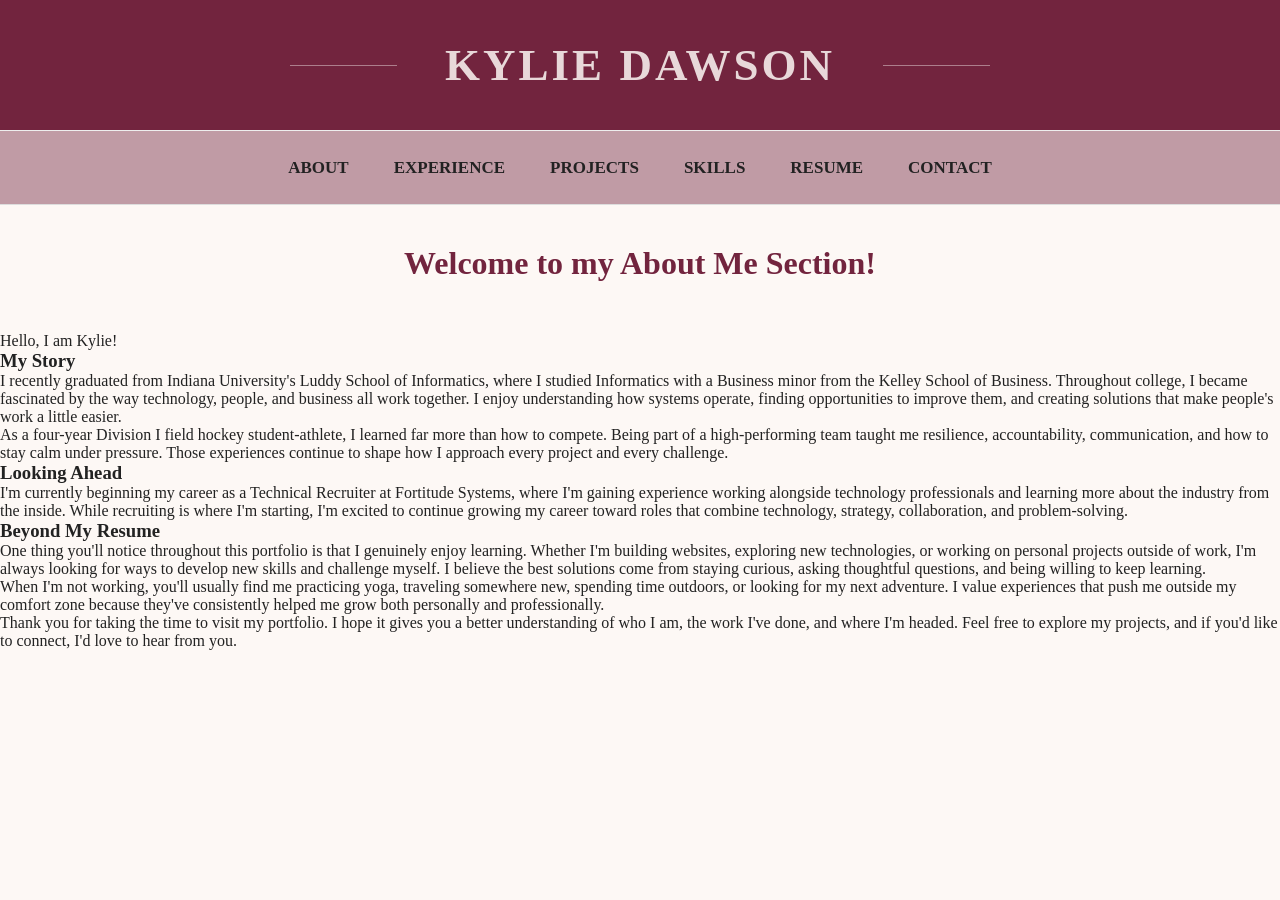
==== about.html @ 65bcc8fc "headers to story" ====
<!DOCTYPE html>
<html>
<head>
    <title>Kylie Dawson's Portfolio</title>
    <link rel="stylesheet" href="css/css.css">
</head>

<body>

<header>
    <div class="top-header">
        <div class="logo">
            <a href="index.html" style="color: inherit; text-decoration: none; cursor: default;">KYLIE DAWSON</a>
        </div>
    </div>

    

    <nav>
        <a href="about.html">ABOUT</a>
        <a href="experience.html">EXPERIENCE</a>
        <a href="projects.html">PROJECTS</a>
        <a href="skills.html">SKILLS</a>
        <a href="resume.html">RESUME</a>
        <a href="contact.html">CONTACT</a>
    </nav>
</header>

<h1 class="page-title">Welcome to my About Me Section!</h1>

<section class="about">

    <p>
        Hello, I am Kylie!
    </p>

    <h3>My Story</h3>
    <p>
        I recently graduated from Indiana University's Luddy School of Informatics,
        where I studied Informatics with a Business minor from the Kelley School of
        Business. Throughout college, I became fascinated by the way technology,
        people, and business all work together. I enjoy understanding how systems
        operate, finding opportunities to improve them, and creating solutions that
        make people's work a little easier.
    </p>

    <p>
        As a four-year Division I field hockey student-athlete, I learned far more than how
        to compete. Being part of a high-performing team taught me resilience,
        accountability, communication, and how to stay calm under pressure. Those
        experiences continue to shape how I approach every project and every
        challenge.
    </p>

    <h3>Looking Ahead</h3>
    <p>
        I'm currently beginning my career as a Technical Recruiter at Fortitude
        Systems, where I'm gaining experience working alongside technology
        professionals and learning more about the industry from the inside. While
        recruiting is where I'm starting, I'm excited to continue growing my career
        toward roles that combine technology, strategy, collaboration, and
        problem-solving.
    </p>

    <h3>Beyond My Resume</h3>
    <p>
        One thing you'll notice throughout this portfolio is that I genuinely enjoy
        learning. Whether I'm building websites, exploring new technologies, or
        working on personal projects outside of work, I'm always looking for ways to
        develop new skills and challenge myself. I believe the best solutions come
        from staying curious, asking thoughtful questions, and being willing to keep
        learning.
    </p>

    <p>
        When I'm not working, you'll usually find me practicing yoga, traveling
        somewhere new, spending time outdoors, or looking for my next adventure. I
        value experiences that push me outside my comfort zone because they've
        consistently helped me grow both personally and professionally.
    </p>

    <p>
        Thank you for taking the time to visit my portfolio. I hope it gives you a
        better understanding of who I am, the work I've done, and where I'm headed.
        Feel free to explore my projects, and if you'd like to connect, I'd love to
        hear from you.
    </p>

</section>

</body>
</html>
---- css/css.css ----
@import url('https://fonts.googleapis.com/css2?family=Playfair+Display:wght@500;600&family=Inter:wght@400;500&display=swap');

* {
    margin: 0;
    padding: 0;
    box-sizing: border-box;
}

html {
    overflow-y: scroll;
}


body {
    color: #222;
    background-color: #FDF8F5;
}


/* Top Section */


.top-header {

    height: 130px;
    display: flex;
    align-items: center;
    justify-content: center;
    padding: 0 8%;
    background-color: #72243e;
    color: #FDF8F5;

}

.logo {

    font-size: 45px;
    font-weight: 900;
    letter-spacing: 3px;
    display: flex;
    align-items: center;
    width: 100%;
    max-width: 700px;
    opacity: .85;

}

.logo::before,
.logo::after {
    content: '';
    flex: 1;
    height: 1px;
    background-color: #FDF8F5;
    opacity: 0.5;
}

.logo::before {
    margin-right: 48px;
}

.logo::after {
    margin-left: 48px;
}

/* Navbar */

nav {

    height: 75px;
    display: flex;
    justify-content: center;
    align-items: center;
    gap: 45px;
    border-top: 1px solid #eee;
    border-bottom: 1px solid #ddd;
    background-color: #C09BA5;
    color: #72243e;

}


nav a {

    text-decoration: none;
    color: #222;
    font-weight: bold;
    font-size: 17px;

}


nav a:hover {

    color: #777;

}

/* Main Page */

main {
    max-width: 900px;
    margin: 0 auto;
    padding: 0 20px 60px;
}

.page-title {
    text-align: center;
    font-size: 2rem;
    margin: 40px 0 50px;
    color: #72243e;
}

/* Experience Page */

.timeline {
    position: relative;
    max-width: 800px;
    margin: 50px auto;
}

.timeline::before {
    content: '';
    position: absolute;
    left: 29px;
    top: 0;
    height: 100%;
    width: 2px;
    background: #fbeaf0;
}

.timeline-item {
    position: relative;
    margin-bottom: 40px;
    padding-left: 80px;
}

.timeline-dot {
    position: absolute;
    left: 6px;
    top: 8px;
    height: 48px;
    width: 48px;
    border-radius: 50%;
    background: #fbeaf0;
    border: 2px solid #72243e;
    display: flex;
    align-items: center;
    justify-content: center;
    overflow: hidden;
}

.timeline-dot img {
    object-fit: cover;
    object-position: center;
    width: 100%;
    height: 100%;
}

.timeline-content {
    padding: 20px 24px;
    background: #fff;
    border: 1px solid #fbeaf0;
    border-radius: 12px;
}


.timeline-header h3 {
    font-size: 1.2rem;
    margin-bottom: 4px;
    color: #222;
}

.timeline-content h4 {
    margin: 8px 0 4px 0;
    font-size: 0.95rem;
    color: #72243e;
    font-weight: bold;
}

.timeline-content p {
    margin: 4px 0;
    color: #444;
    line-height: 1.55;
}
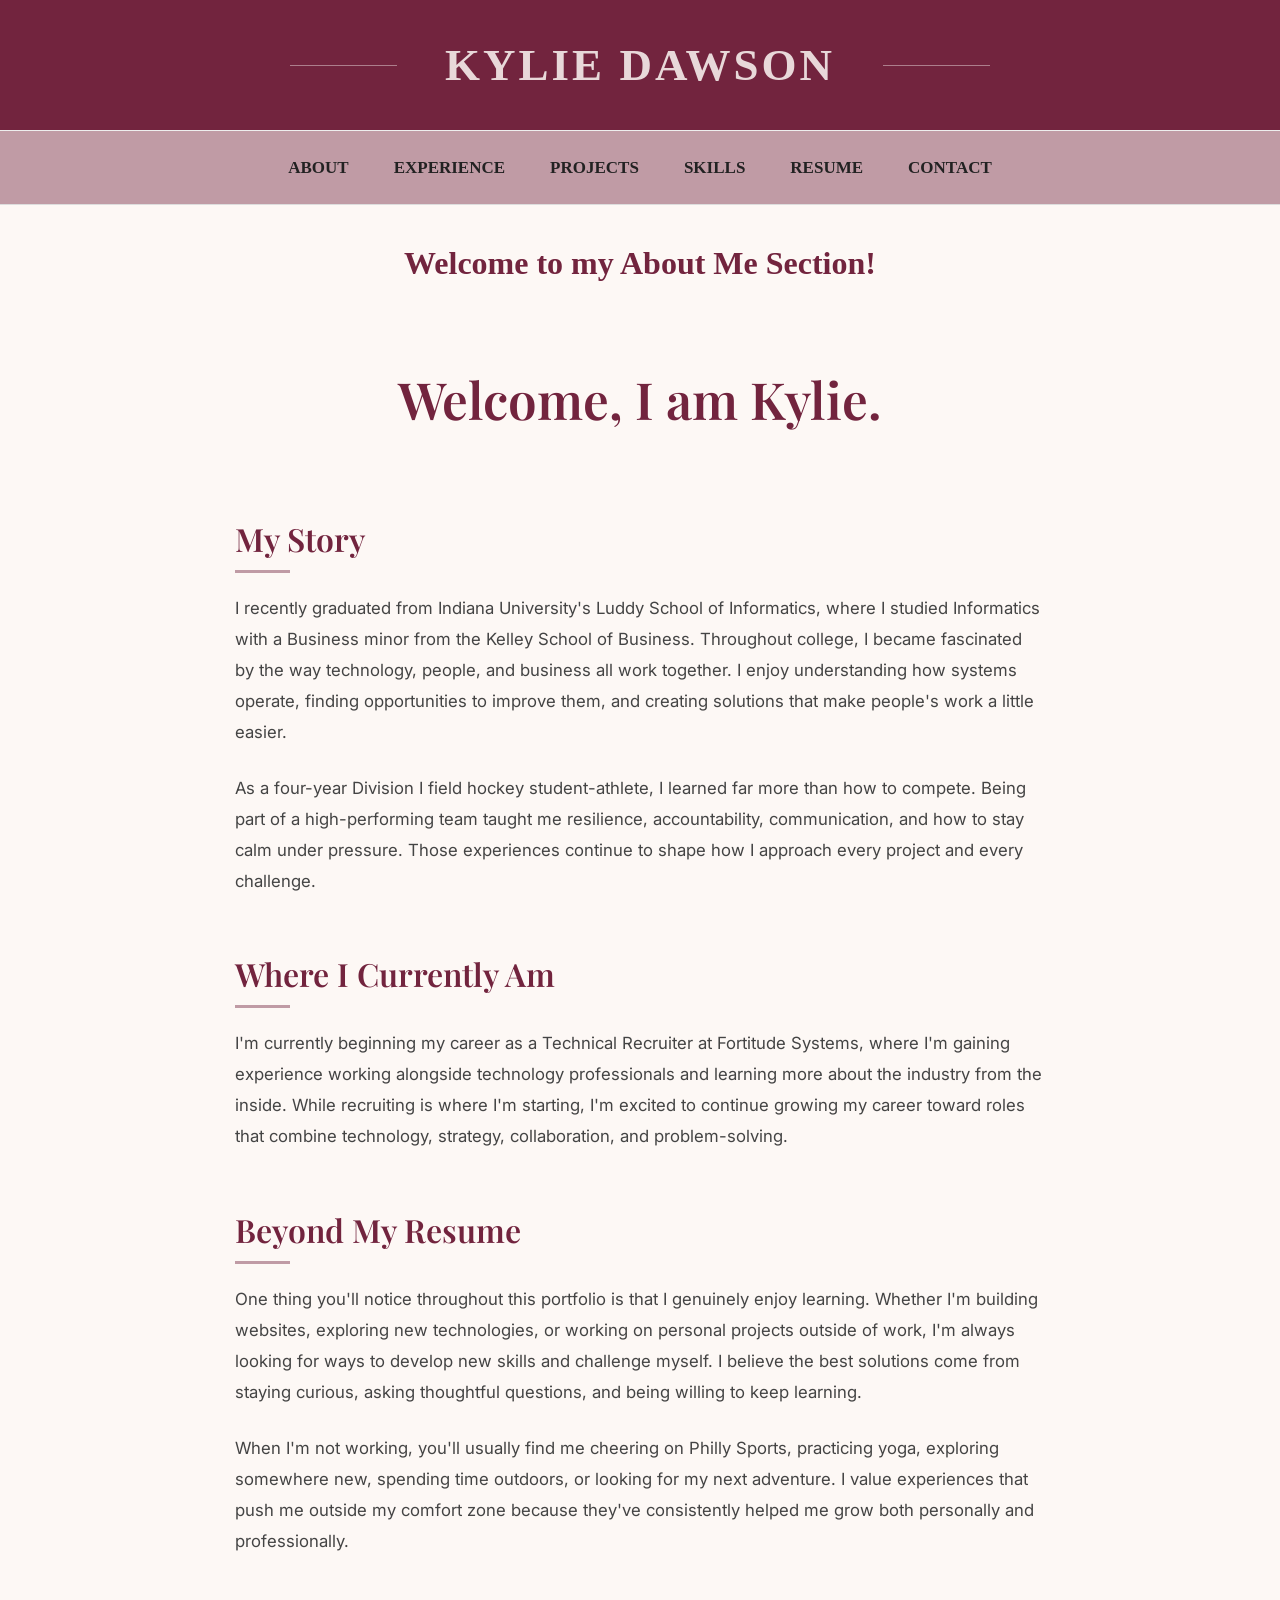
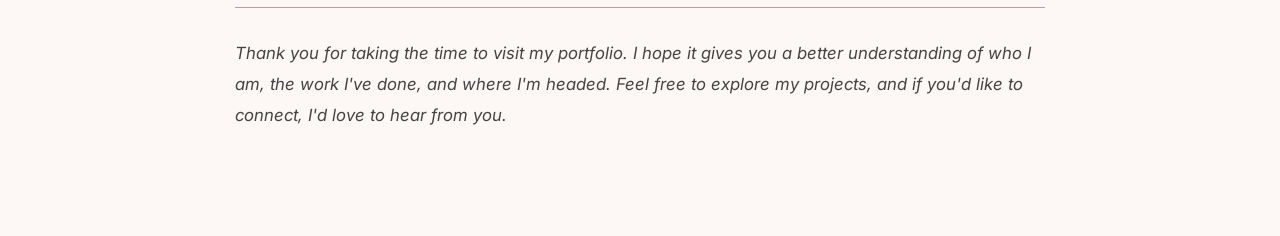
==== commit bb263da0: "about me page" ====
--- a/about.html
+++ b/about.html
@@ -31,7 +31,7 @@
 <section class="about">
 
     <p>
-        Hello, I am Kylie!
+        Welcome, I am Kylie.
     </p>
 
     <h3>My Story</h3>
@@ -52,7 +52,7 @@
         challenge.
     </p>
 
-    <h3>Looking Ahead</h3>
+    <h3>Where I Currently Am</h3>
     <p>
         I'm currently beginning my career as a Technical Recruiter at Fortitude
         Systems, where I'm gaining experience working alongside technology
@@ -73,7 +73,7 @@
     </p>
 
     <p>
-        When I'm not working, you'll usually find me practicing yoga, traveling
+        When I'm not working, you'll usually find me cheering on Philly Sports, practicing yoga, exploring
         somewhere new, spending time outdoors, or looking for my next adventure. I
         value experiences that push me outside my comfort zone because they've
         consistently helped me grow both personally and professionally.
--- a/css/css.css
+++ b/css/css.css
@@ -181,4 +181,71 @@
     margin: 4px 0;
     color: #444;
     line-height: 1.55;
+}
+
+/*About Me */
+/* About Page */
+
+.about {
+    max-width: 850px;
+    margin: 0 auto;
+    padding: 20px 20px 80px;
+}
+
+
+/* Intro */
+
+.about > p:first-child {
+    font-family: 'Playfair Display', serif;
+    font-size: 3.2rem;
+    font-weight: 600;
+    color: #72243e;
+    text-align: center;
+    margin-bottom: 70px;
+}
+
+
+/* Section Titles */
+
+.about h3 {
+    font-family: 'Playfair Display', serif;
+    font-size: 2rem;
+    font-weight: 600;
+    color: #72243e;
+    margin-top: 55px;
+    margin-bottom: 20px;
+    position: relative;
+}
+
+
+/* Small underline detail */
+
+.about h3::after {
+    content: "";
+    display: block;
+    width: 55px;
+    height: 3px;
+    background-color: #C09BA5;
+    margin-top: 10px;
+}
+
+
+/* Paragraph Styling */
+
+.about p {
+    font-family: 'Inter', sans-serif;
+    font-size: 1.05rem;
+    line-height: 1.85;
+    color: #444;
+    margin-bottom: 25px;
+}
+
+
+/* Final paragraph */
+
+.about p:last-child {
+    margin-top: 50px;
+    padding-top: 30px;
+    border-top: 1px solid #C09BA5;
+    font-style: italic;
 }
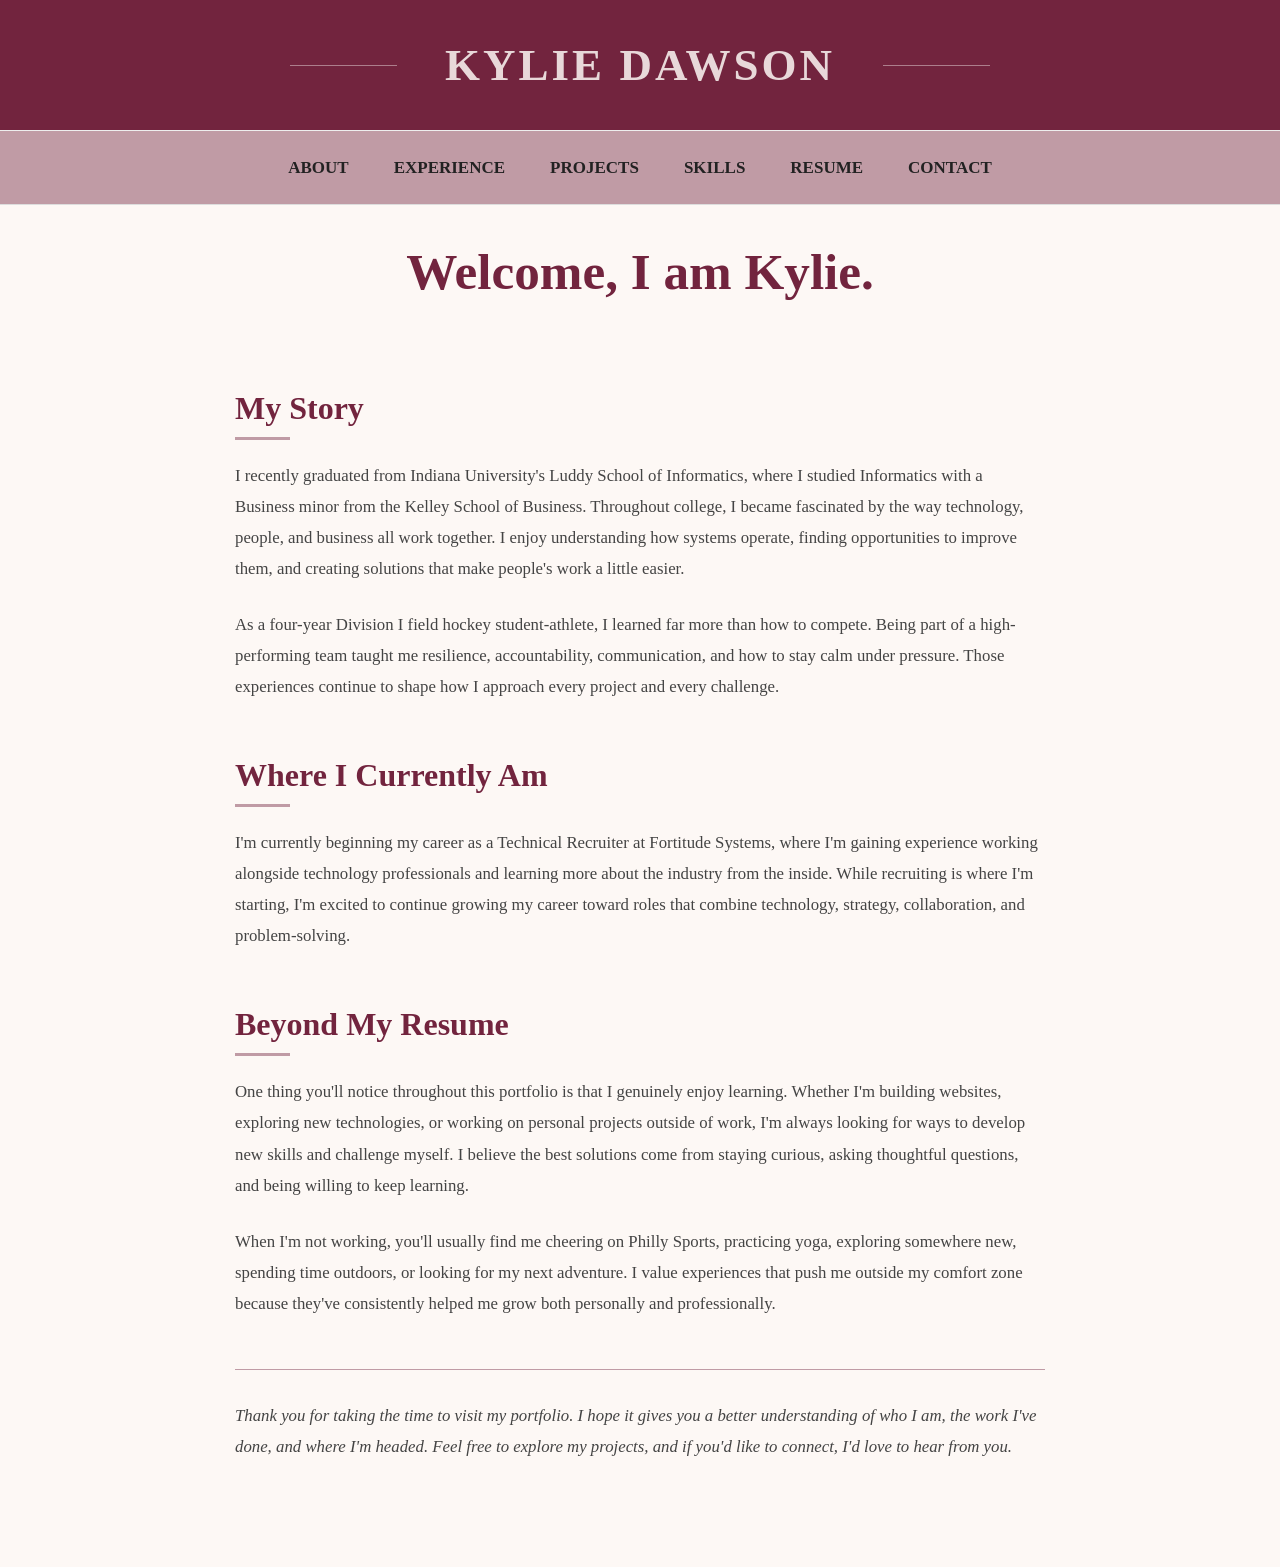
==== commit 5035ce2d: "about me" ====
--- a/about.html
+++ b/about.html
@@ -25,8 +25,6 @@
         <a href="contact.html">CONTACT</a>
     </nav>
 </header>
-
-<h1 class="page-title">Welcome to my About Me Section!</h1>
 
 <section class="about">
 
--- a/css/css.css
+++ b/css/css.css
@@ -184,7 +184,6 @@
 }
 
 /*About Me */
-/* About Page */
 
 .about {
     max-width: 850px;
@@ -196,7 +195,6 @@
 /* Intro */
 
 .about > p:first-child {
-    font-family: 'Playfair Display', serif;
     font-size: 3.2rem;
     font-weight: 600;
     color: #72243e;
@@ -208,7 +206,6 @@
 /* Section Titles */
 
 .about h3 {
-    font-family: 'Playfair Display', serif;
     font-size: 2rem;
     font-weight: 600;
     color: #72243e;
@@ -233,7 +230,6 @@
 /* Paragraph Styling */
 
 .about p {
-    font-family: 'Inter', sans-serif;
     font-size: 1.05rem;
     line-height: 1.85;
     color: #444;
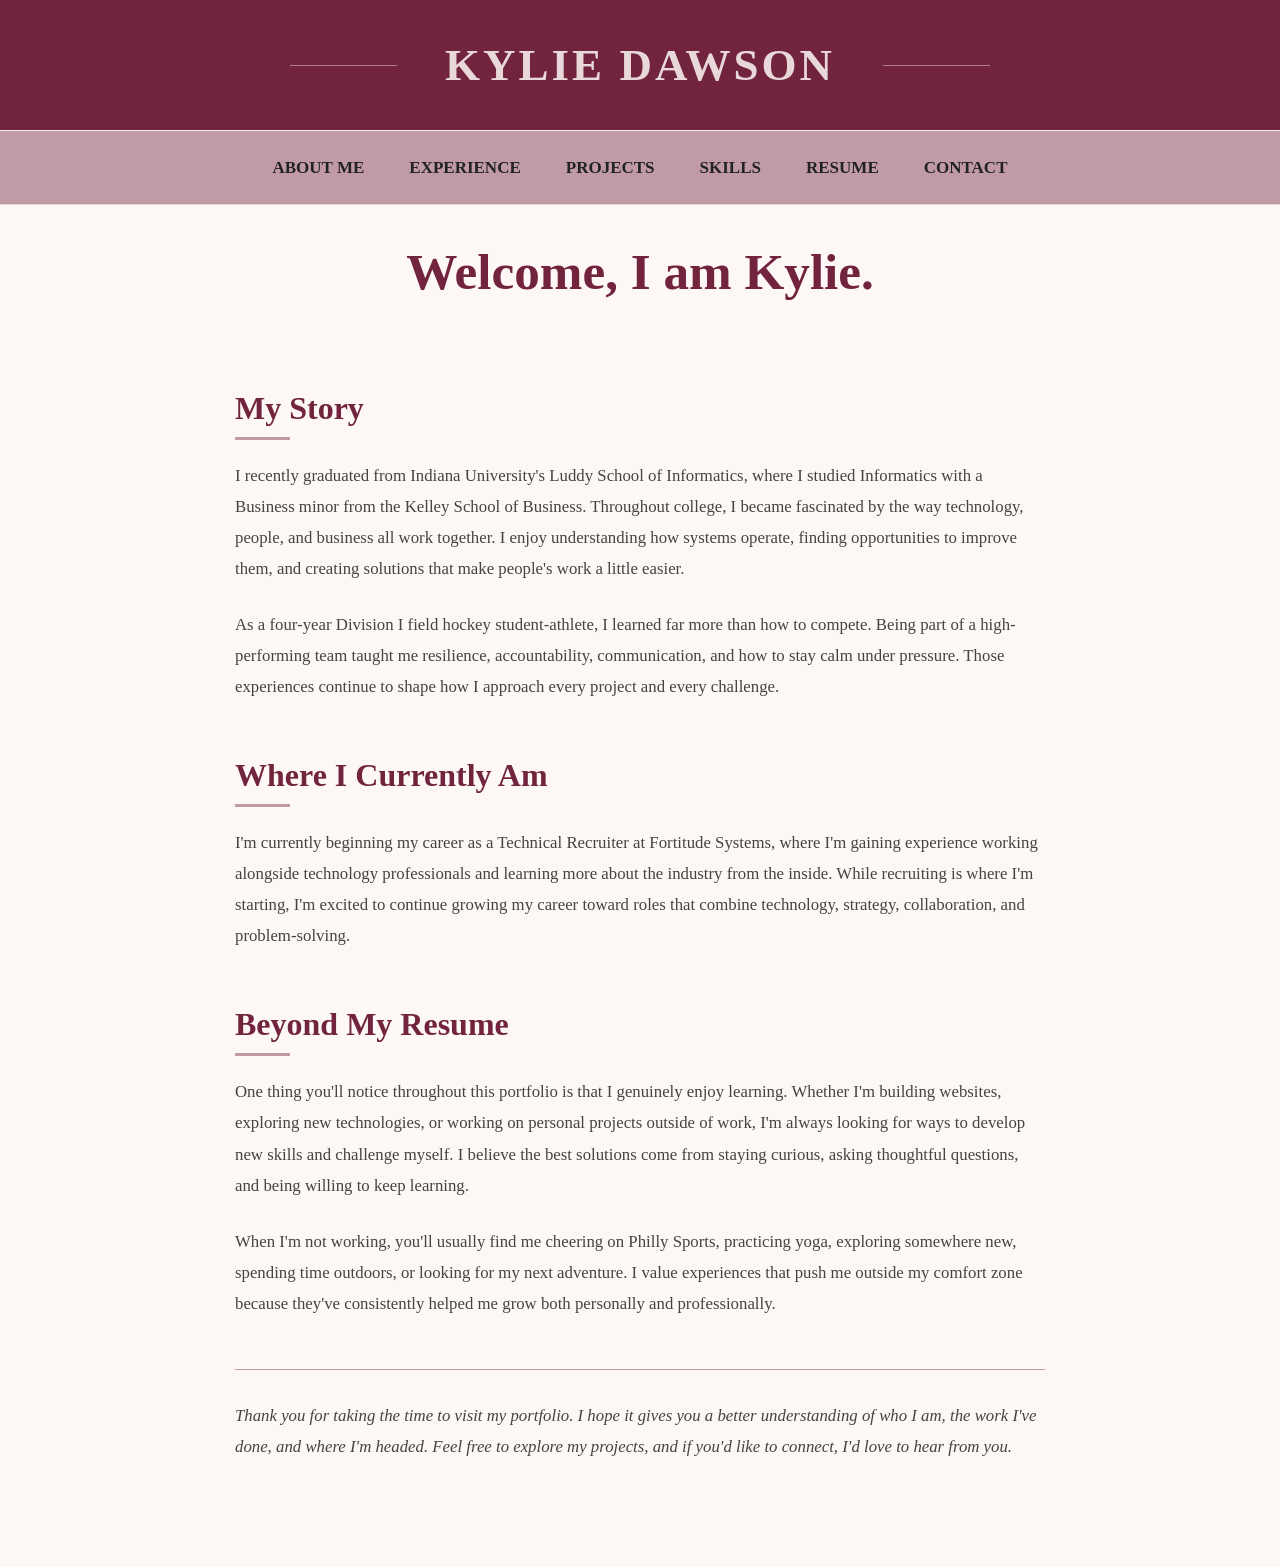
==== commit 435e5a2b: "what the hell did i even add" ====
--- a/about.html
+++ b/about.html
@@ -17,7 +17,7 @@
     
 
     <nav>
-        <a href="about.html">ABOUT</a>
+        <a href="about.html">ABOUT ME</a>
         <a href="experience.html">EXPERIENCE</a>
         <a href="projects.html">PROJECTS</a>
         <a href="skills.html">SKILLS</a>
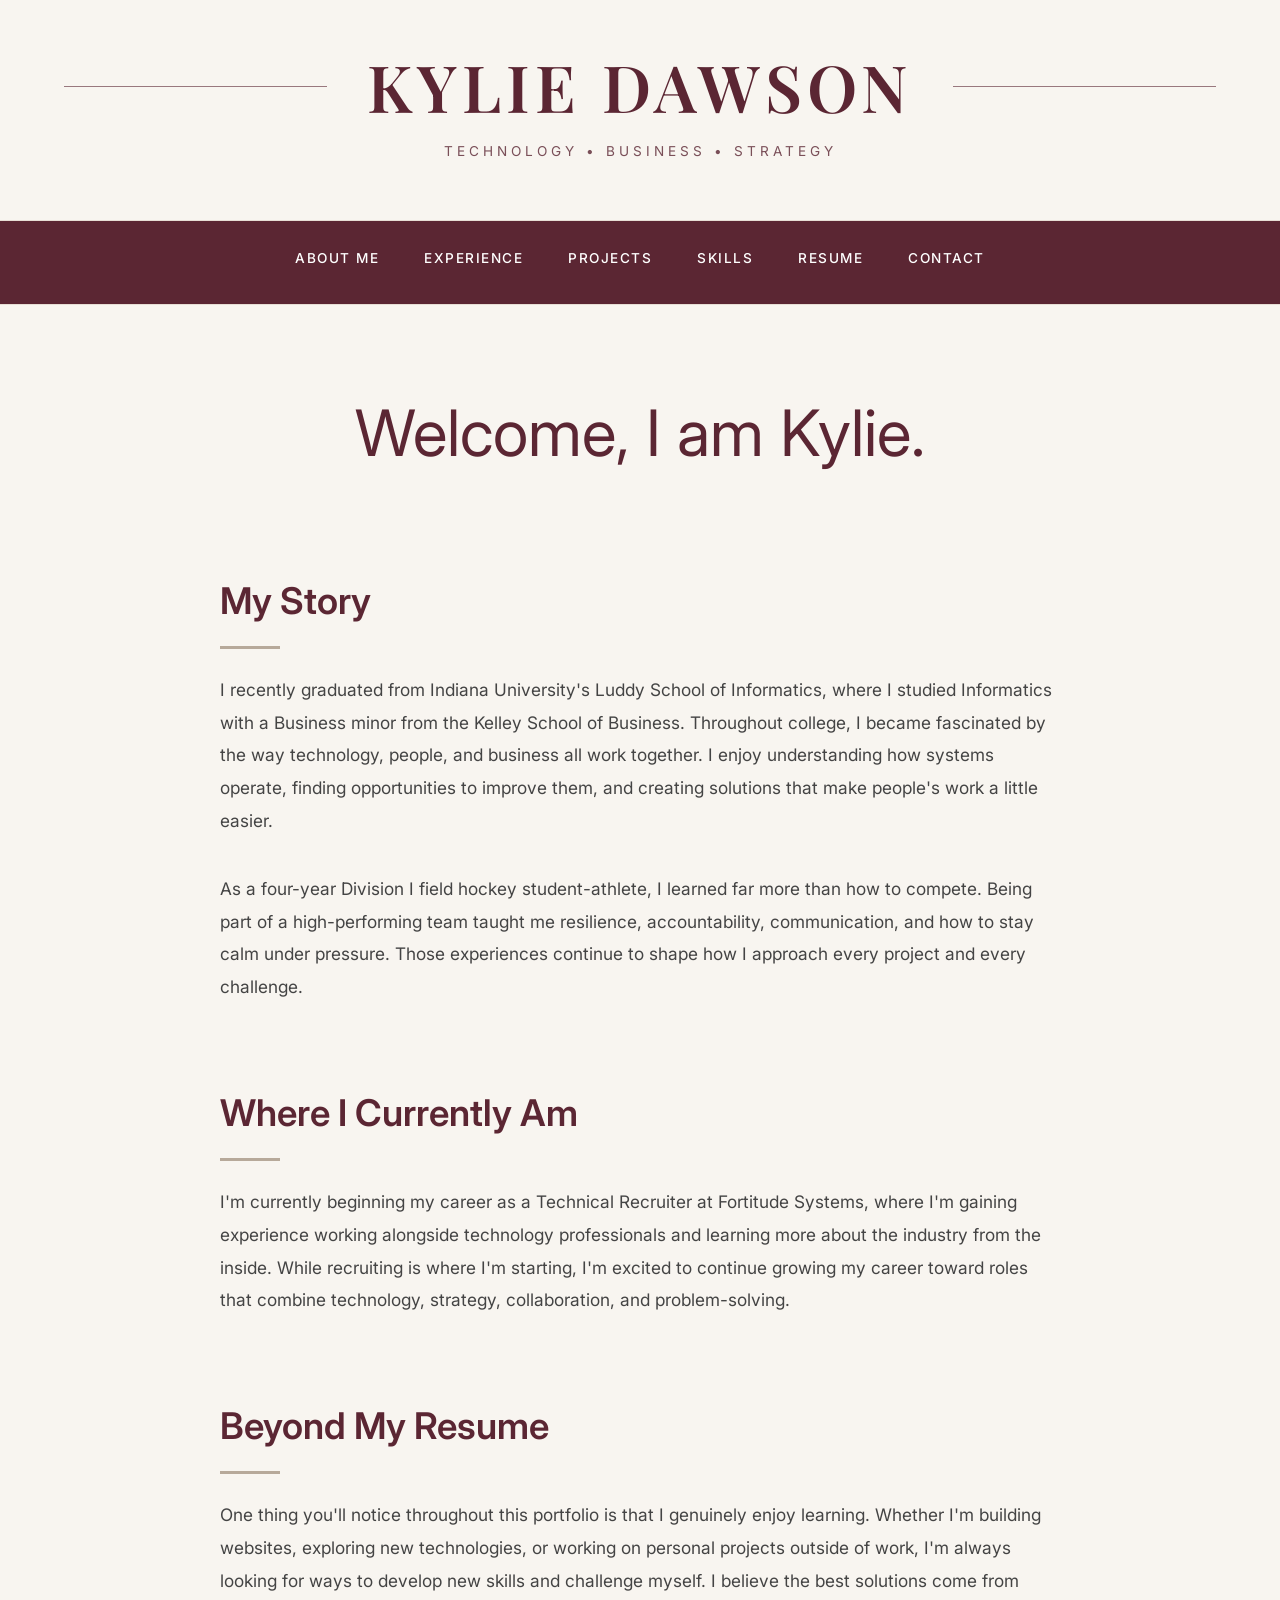
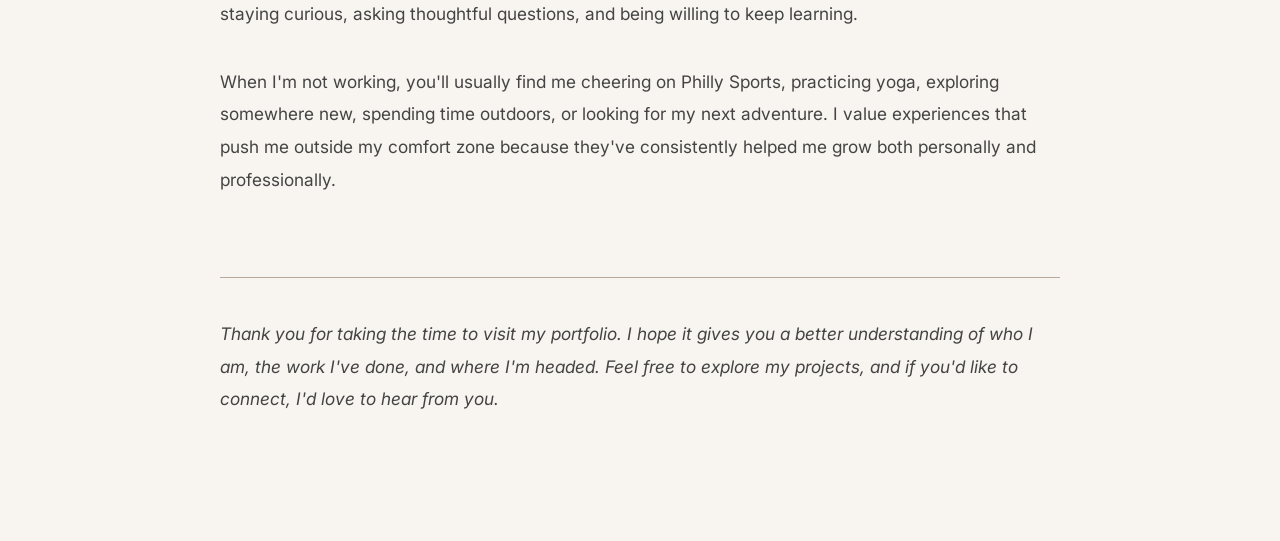
==== commit 2b3a7fa4: "changes" ====
--- a/about.html
+++ b/about.html
@@ -1,5 +1,6 @@
 <!DOCTYPE html>
 <html>
+
 <head>
     <title>Kylie Dawson's Portfolio</title>
     <link rel="stylesheet" href="css/css.css">
@@ -7,84 +8,93 @@
 
 <body>
 
-<header>
-    <div class="top-header">
-        <div class="logo">
-            <a href="index.html" style="color: inherit; text-decoration: none; cursor: default;">KYLIE DAWSON</a>
+    <header>
+        <div class="top-header">
+            <div class="logo">
+                <div class="logo-name">
+                    <a href="index.html" style="color: inherit; text-decoration: none; cursor: default;">KYLIE
+                        DAWSON</a>
+                </div>
+                <div>
+                    <p class="eyebrow">
+                        TECHNOLOGY • BUSINESS • STRATEGY
+                    </p>
+                </div>
+            </div>
         </div>
-    </div>
 
-    
 
-    <nav>
-        <a href="about.html">ABOUT ME</a>
-        <a href="experience.html">EXPERIENCE</a>
-        <a href="projects.html">PROJECTS</a>
-        <a href="skills.html">SKILLS</a>
-        <a href="resume.html">RESUME</a>
-        <a href="contact.html">CONTACT</a>
-    </nav>
-</header>
 
-<section class="about">
+        <nav>
+            <a href="about.html">ABOUT ME</a>
+            <a href="experience.html">EXPERIENCE</a>
+            <a href="projects.html">PROJECTS</a>
+            <a href="skills.html">SKILLS</a>
+            <a href="resume.html">RESUME</a>
+            <a href="contact.html">CONTACT</a>
+        </nav>
+    </header>
 
-    <p>
-        Welcome, I am Kylie.
-    </p>
+    <section class="about">
 
-    <h3>My Story</h3>
-    <p>
-        I recently graduated from Indiana University's Luddy School of Informatics,
-        where I studied Informatics with a Business minor from the Kelley School of
-        Business. Throughout college, I became fascinated by the way technology,
-        people, and business all work together. I enjoy understanding how systems
-        operate, finding opportunities to improve them, and creating solutions that
-        make people's work a little easier.
-    </p>
+        <p>
+            Welcome, I am Kylie.
+        </p>
 
-    <p>
-        As a four-year Division I field hockey student-athlete, I learned far more than how
-        to compete. Being part of a high-performing team taught me resilience,
-        accountability, communication, and how to stay calm under pressure. Those
-        experiences continue to shape how I approach every project and every
-        challenge.
-    </p>
+        <h3>My Story</h3>
+        <p>
+            I recently graduated from Indiana University's Luddy School of Informatics,
+            where I studied Informatics with a Business minor from the Kelley School of
+            Business. Throughout college, I became fascinated by the way technology,
+            people, and business all work together. I enjoy understanding how systems
+            operate, finding opportunities to improve them, and creating solutions that
+            make people's work a little easier.
+        </p>
 
-    <h3>Where I Currently Am</h3>
-    <p>
-        I'm currently beginning my career as a Technical Recruiter at Fortitude
-        Systems, where I'm gaining experience working alongside technology
-        professionals and learning more about the industry from the inside. While
-        recruiting is where I'm starting, I'm excited to continue growing my career
-        toward roles that combine technology, strategy, collaboration, and
-        problem-solving.
-    </p>
+        <p>
+            As a four-year Division I field hockey student-athlete, I learned far more than how
+            to compete. Being part of a high-performing team taught me resilience,
+            accountability, communication, and how to stay calm under pressure. Those
+            experiences continue to shape how I approach every project and every
+            challenge.
+        </p>
 
-    <h3>Beyond My Resume</h3>
-    <p>
-        One thing you'll notice throughout this portfolio is that I genuinely enjoy
-        learning. Whether I'm building websites, exploring new technologies, or
-        working on personal projects outside of work, I'm always looking for ways to
-        develop new skills and challenge myself. I believe the best solutions come
-        from staying curious, asking thoughtful questions, and being willing to keep
-        learning.
-    </p>
+        <h3>Where I Currently Am</h3>
+        <p>
+            I'm currently beginning my career as a Technical Recruiter at Fortitude
+            Systems, where I'm gaining experience working alongside technology
+            professionals and learning more about the industry from the inside. While
+            recruiting is where I'm starting, I'm excited to continue growing my career
+            toward roles that combine technology, strategy, collaboration, and
+            problem-solving.
+        </p>
 
-    <p>
-        When I'm not working, you'll usually find me cheering on Philly Sports, practicing yoga, exploring
-        somewhere new, spending time outdoors, or looking for my next adventure. I
-        value experiences that push me outside my comfort zone because they've
-        consistently helped me grow both personally and professionally.
-    </p>
+        <h3>Beyond My Resume</h3>
+        <p>
+            One thing you'll notice throughout this portfolio is that I genuinely enjoy
+            learning. Whether I'm building websites, exploring new technologies, or
+            working on personal projects outside of work, I'm always looking for ways to
+            develop new skills and challenge myself. I believe the best solutions come
+            from staying curious, asking thoughtful questions, and being willing to keep
+            learning.
+        </p>
 
-    <p>
-        Thank you for taking the time to visit my portfolio. I hope it gives you a
-        better understanding of who I am, the work I've done, and where I'm headed.
-        Feel free to explore my projects, and if you'd like to connect, I'd love to
-        hear from you.
-    </p>
+        <p>
+            When I'm not working, you'll usually find me cheering on Philly Sports, practicing yoga, exploring
+            somewhere new, spending time outdoors, or looking for my next adventure. I
+            value experiences that push me outside my comfort zone because they've
+            consistently helped me grow both personally and professionally.
+        </p>
 
-</section>
+        <p>
+            Thank you for taking the time to visit my portfolio. I hope it gives you a
+            better understanding of who I am, the work I've done, and where I'm headed.
+            Feel free to explore my projects, and if you'd like to connect, I'd love to
+            hear from you.
+        </p>
+
+    </section>
 
 </body>
-</html>
+
+</html>
--- a/css/css.css
+++ b/css/css.css
@@ -1,4 +1,18 @@
-@import url('https://fonts.googleapis.com/css2?family=Playfair+Display:wght@500;600&family=Inter:wght@400;500&display=swap');
+@import url('https://fonts.googleapis.com/css2?family=Playfair+Display:wght@500;600;700&family=Inter:wght@300;400;500;600&display=swap');
+
+
+:root {
+    --cream: #F8F5F0;
+    --white: #FFFFFF;
+    --burgundy: #5B2633;
+    --charcoal: #222222;
+    --gray: #666666;
+    --taupe: #B7A99A;
+    --light-border: #E7DED5;
+}
+
+
+/* RESET */
 
 * {
     margin: 0;
@@ -6,242 +20,957 @@
     box-sizing: border-box;
 }
 
+
 html {
-    overflow-y: scroll;
+    scroll-behavior: smooth;
 }
 
 
 body {
-    color: #222;
-    background-color: #FDF8F5;
-}
-
-
-/* Top Section */
-
+
+    background-color: var(--cream);
+    color: var(--charcoal);
+    font-family: 'Inter', sans-serif;
+    line-height: 1.6;
+
+}
+
+
+/* ------------------------------
+HEADER
+------------------------------ */
 
 .top-header {
 
-    height: 130px;
-    display: flex;
-    align-items: center;
-    justify-content: center;
-    padding: 0 8%;
-    background-color: #72243e;
-    color: #FDF8F5;
-
-}
-
-.logo {
-
-    font-size: 45px;
-    font-weight: 900;
-    letter-spacing: 3px;
-    display: flex;
-    align-items: center;
-    width: 100%;
-    max-width: 700px;
-    opacity: .85;
-
-}
-
-.logo::before,
-.logo::after {
-    content: '';
-    flex: 1;
-    height: 1px;
-    background-color: #FDF8F5;
-    opacity: 0.5;
-}
-
-.logo::before {
-    margin-right: 48px;
-}
-
-.logo::after {
-    margin-left: 48px;
-}
-
-/* Navbar */
-
-nav {
-
-    height: 75px;
+    height: 220px;
     display: flex;
     justify-content: center;
     align-items: center;
+
+    background-color: var(--cream);
+
+}
+
+
+.logo {
+
+    width: 90%;
+    max-width: 1200px;
+
+    text-align: center;
+
+}
+
+
+
+/* NAME + SIDE LINES */
+
+.logo-name {
+
+    display: flex;
+
+    align-items: center;
+
+    justify-content: center;
+
+    gap: 40px;
+    color: var(--burgundy);
+
+}
+
+
+
+.logo-name::before,
+.logo-name::after {
+
+    content: "";
+
+    flex: 1;
+
+    height: 1px;
+
+    background: var(--burgundy);
+
+    opacity: .6;
+
+}
+
+
+
+.logo-name a {
+
+    font-family: 'Playfair Display', serif;
+
+    font-size: 65px;
+
+    line-height: .9;
+
+    letter-spacing: 5px;
+
+    font-weight: 600;
+
+    color: var(--burgundy);
+
+    text-decoration: none;
+
+}
+
+
+
+/* TAGLINE */
+
+.eyebrow {
+
+    margin-top: 25px;
+
+    font-family: 'Inter', sans-serif;
+
+    font-size: .85rem;
+
+    letter-spacing: 4px;
+
+    color: var(--burgundy);
+    opacity: .8;
+
+}
+
+/* ------------------------------
+NAVIGATION
+------------------------------ */
+
+
+nav {
+
+    height: 85px;
+
+    display: flex;
+    justify-content: center;
+    align-items: center;
+
     gap: 45px;
-    border-top: 1px solid #eee;
-    border-bottom: 1px solid #ddd;
-    background-color: #C09BA5;
-    color: #72243e;
+
+    background: var(--burgundy);
+
+    border-top: 1px solid var(--light-border);
+    border-bottom: 1px solid var(--light-border);
+
 
 }
 
 
 nav a {
-
     text-decoration: none;
-    color: #222;
-    font-weight: bold;
-    font-size: 17px;
-
-}
-
-
-nav a:hover {
-
-    color: #777;
-
-}
-
-/* Main Page */
+    color: var(--white);
+    font-size: .85rem;
+    letter-spacing: 1.5px;
+    font-weight: 500;
+    position: relative;
+    padding-bottom: 8px;
+}
+
+
+/* underline effect */
+
+nav a::after {
+
+    content: "";
+
+    position: absolute;
+
+    left: 0;
+    bottom: 0;
+
+    width: 0%;
+    height: 1px;
+
+    background-color: var(--cream);
+
+    transition: width .3s ease;
+
+}
+
+
+nav a:hover::after {
+
+    width: 100%;
+
+}
+
+
+/* ------------------------------
+MAIN STRUCTURE
+------------------------------ */
+
 
 main {
+
+    max-width: 1200px;
+    margin: auto;
+
+}
+
+
+.page-title {
+
+
+    text-align: center;
+
+    font-size: 3rem;
+
+    color: var(--burgundy);
+
+    margin: 90px 0 60px;
+
+}
+
+
+
+/* ------------------------------
+ABOUT PAGE
+------------------------------ */
+
+
+.about {
+
     max-width: 900px;
-    margin: 0 auto;
-    padding: 0 20px 60px;
-}
-
-.page-title {
+
+    margin: auto;
+
+    padding: 90px 30px;
+
+}
+
+
+/* opening statement */
+
+
+.about>p:first-child {
+
+
+
+    font-size: 4rem;
+
+    line-height: 1.2;
+
     text-align: center;
-    font-size: 2rem;
-    margin: 40px 0 50px;
-    color: #72243e;
-}
-
-/* Experience Page */
+
+    color: var(--burgundy);
+
+    margin-bottom: 100px;
+
+}
+
+
+/* headings */
+
+
+.about h3 {
+
+
+
+    font-size: 2.3rem;
+
+    font-weight: 600;
+
+    color: var(--burgundy);
+
+    margin-top: 80px;
+
+    margin-bottom: 25px;
+
+}
+
+
+
+.about h3::after {
+
+    content: "";
+
+    display: block;
+
+    width: 60px;
+
+    height: 3px;
+
+    background: var(--taupe);
+
+    margin-top: 15px;
+
+}
+
+
+
+/* paragraphs */
+
+
+.about p {
+
+    font-size: 1.08rem;
+
+    color: #444;
+
+    line-height: 1.9;
+
+    margin-bottom: 35px;
+
+}
+
+
+/* ending */
+
+
+.about p:last-child {
+
+    margin-top: 80px;
+
+    padding-top: 40px;
+
+    border-top: 1px solid var(--taupe);
+
+    font-style: italic;
+
+}
+
+
+
+/* ------------------------------
+EXPERIENCE TIMELINE
+------------------------------ */
+
 
 .timeline {
+
     position: relative;
-    max-width: 800px;
-    margin: 50px auto;
-}
+
+    max-width: 950px;
+
+    margin: 80px auto;
+
+}
+
 
 .timeline::before {
-    content: '';
+
+    content: "";
+
     position: absolute;
-    left: 29px;
+
+    left: 38px;
+
     top: 0;
+
     height: 100%;
-    width: 2px;
-    background: #fbeaf0;
-}
+
+    width: 1px;
+
+    background: var(--taupe);
+
+}
+
+
 
 .timeline-item {
+
     position: relative;
-    margin-bottom: 40px;
-    padding-left: 80px;
-}
+
+    margin-bottom: 60px;
+
+    padding-left: 110px;
+
+}
+
+
 
 .timeline-dot {
+
     position: absolute;
-    left: 6px;
-    top: 8px;
-    height: 48px;
-    width: 48px;
+
+    left: 10px;
+
+    top: 5px;
+
+    height: 60px;
+
+    width: 60px;
+
     border-radius: 50%;
-    background: #fbeaf0;
-    border: 2px solid #72243e;
+
+    background: white;
+
+    border: 2px solid var(--burgundy);
+
     display: flex;
+
     align-items: center;
+
     justify-content: center;
+
     overflow: hidden;
-}
+
+}
+
+
 
 .timeline-dot img {
+
+    width: 100%;
+
+    height: 100%;
+
     object-fit: cover;
-    object-position: center;
-    width: 100%;
-    height: 100%;
-}
+
+}
+
+
 
 .timeline-content {
-    padding: 20px 24px;
-    background: #fff;
-    border: 1px solid #fbeaf0;
-    border-radius: 12px;
-}
+
+    background: white;
+
+    padding: 35px;
+
+    border-radius: 2px;
+
+    border: 1px solid var(--light-border);
+
+    box-shadow: 0 15px 35px rgba(0, 0, 0, .05);
+
+    transition: .3s ease;
+
+}
+
+
+
+.timeline-content:hover {
+
+    transform: translateY(-5px);
+
+}
+
 
 
 .timeline-header h3 {
-    font-size: 1.2rem;
-    margin-bottom: 4px;
-    color: #222;
-}
+
+    font-size: 1.6rem;
+
+    color: var(--charcoal);
+
+}
+
+
 
 .timeline-content h4 {
-    margin: 8px 0 4px 0;
-    font-size: 0.95rem;
-    color: #72243e;
-    font-weight: bold;
-}
+
+    color: var(--burgundy);
+
+    font-size: .95rem;
+
+    letter-spacing: 1px;
+
+    text-transform: uppercase;
+
+    margin: 10px 0;
+
+}
+
+
 
 .timeline-content p {
-    margin: 4px 0;
-    color: #444;
-    line-height: 1.55;
-}
-
-/*About Me */
-
-.about {
+
+    color: #555;
+
+    line-height: 1.7;
+
+}
+
+
+
+/* ------------------------------
+BUTTONS (for future)
+------------------------------ */
+
+
+button,
+.btn {
+
+    padding: 15px 35px;
+
+    border: none;
+
+    background: var(--burgundy);
+
+    color: white;
+
+    text-decoration: none;
+
+    letter-spacing: 1px;
+
+    transition: .3s ease;
+
+}
+
+
+button:hover,
+.btn:hover {
+
+    background: #401a24;
+
+}
+
+
+
+/* ------------------------------
+PROJECT CARDS (future)
+------------------------------ */
+
+
+.project-card {
+
+    background: white;
+
+    border: 1px solid var(--light-border);
+
+    padding: 35px;
+
+    transition: .3s ease;
+
+}
+
+
+.project-card:hover {
+
+    transform: translateY(-8px);
+
+    box-shadow: 0 20px 40px rgba(0, 0, 0, .08);
+
+}
+
+
+
+/* ------------------------------
+RESPONSIVE
+------------------------------ */
+
+
+@media(max-width:800px) {
+
+
+    .logo {
+
+        font-size: 40px;
+
+    }
+
+
+    .logo::before,
+    .logo::after {
+
+        display: none;
+
+    }
+
+
+    nav {
+
+        gap: 20px;
+
+        flex-wrap: wrap;
+
+    }
+
+
+    .about>p:first-child {
+
+        font-size: 2.7rem;
+
+    }
+
+
+    .timeline-item {
+
+        padding-left: 70px;
+
+    }
+
+
+}
+
+/* ==============================
+   HOME PAGE HERO SECTION
+============================== */
+
+
+.hero {
+
+    min-height: calc(100vh - 245px);
+
+    display: flex;
+
+    align-items: center;
+
+    max-width: 1200px;
+
+    margin: auto;
+
+    padding: 80px 8%;
+
+}
+
+
+/* left text area */
+
+.hero-text {
+
     max-width: 850px;
-    margin: 0 auto;
-    padding: 20px 20px 80px;
-}
-
-
-/* Intro */
-
-.about > p:first-child {
-    font-size: 3.2rem;
+
+}
+
+
+/* small label above title */
+
+
+
+
+
+/* main statement */
+
+.hero h1 {
+
+    font-family: 'Playfair Display', serif;
+
+    font-size: clamp(3rem, 6vw, 5rem);
+
+    line-height: 1.1;
+
     font-weight: 600;
-    color: #72243e;
-    text-align: center;
-    margin-bottom: 70px;
-}
-
-
-/* Section Titles */
-
-.about h3 {
-    font-size: 2rem;
+
+    color: var(--burgundy);
+
+    margin-bottom: 35px;
+
+    max-width: 900px;
+
+}
+
+
+
+/* description */
+
+.hero p:not(.eyebrow) {
+
+    font-size: 1.15rem;
+
+    color: #555;
+
+    max-width: 650px;
+
+    line-height: 1.9;
+
+    margin-bottom: 45px;
+
+}
+
+
+
+/* buttons */
+
+.hero-buttons {
+
+    display: flex;
+
+    gap: 25px;
+
+    align-items: center;
+
+}
+
+
+
+.hero-buttons a {
+
+    text-decoration: none;
+
+    font-size: .85rem;
+
+    letter-spacing: 1.5px;
+
     font-weight: 600;
-    color: #72243e;
-    margin-top: 55px;
-    margin-bottom: 20px;
-    position: relative;
-}
-
-
-/* Small underline detail */
-
-.about h3::after {
-    content: "";
-    display: block;
-    width: 55px;
-    height: 3px;
-    background-color: #C09BA5;
-    margin-top: 10px;
-}
-
-
-/* Paragraph Styling */
-
-.about p {
-    font-size: 1.05rem;
-    line-height: 1.85;
-    color: #444;
-    margin-bottom: 25px;
-}
-
-
-/* Final paragraph */
-
-.about p:last-child {
-    margin-top: 50px;
-    padding-top: 30px;
-    border-top: 1px solid #C09BA5;
-    font-style: italic;
+
+    padding: 16px 35px;
+
+    transition: .3s ease;
+
+}
+
+
+
+/* primary button */
+
+.hero-buttons a:first-child {
+
+    background: var(--burgundy);
+
+    color: white;
+
+    border: 1px solid var(--burgundy);
+
+}
+
+
+
+.hero-buttons a:first-child:hover {
+
+    background: #401b25;
+
+}
+
+
+
+/* secondary button */
+
+.hero-buttons a:last-child {
+
+    color: var(--burgundy);
+
+    border: 1px solid var(--burgundy);
+
+}
+
+
+
+.hero-buttons a:last-child:hover {
+
+    background: var(--burgundy);
+
+    color: white;
+
+}
+
+
+
+
+/* ==============================
+   PERSONAL DETAILS SECTION
+============================== */
+
+
+.identity {
+
+    max-width: 1200px;
+
+    margin: auto;
+
+    padding: 100px 8%;
+
+}
+
+
+
+.identity h2 {
+
+    font-family: 'Playfair Display', serif;
+
+    font-size: 3rem;
+
+    color: var(--burgundy);
+
+    margin-bottom: 60px;
+
+}
+
+
+
+.identity-grid {
+
+    display: grid;
+
+    grid-template-columns: repeat(3, 1fr);
+
+    gap: 35px;
+
+}
+
+
+
+.identity-grid div {
+
+    background: white;
+
+    padding: 35px;
+
+    border: 1px solid var(--light-border);
+
+    transition: .3s ease;
+
+}
+
+
+
+.identity-grid div:hover {
+
+    transform: translateY(-8px);
+
+    box-shadow: 0 20px 40px rgba(0, 0, 0, .08);
+
+}
+
+
+
+.identity-grid h3 {
+
+    font-family: 'Playfair Display', serif;
+
+    color: var(--burgundy);
+
+    font-size: 1.5rem;
+
+    margin-bottom: 15px;
+
+}
+
+
+
+.identity-grid p {
+
+    color: #555;
+
+    line-height: 1.7;
+
+}
+
+
+
+
+
+/* ==============================
+   FEATURED PROJECTS
+============================== */
+
+
+.featured-projects {
+
+    padding: 100px 8%;
+
+    max-width: 1200px;
+
+    margin: auto;
+
+}
+
+
+.featured-projects h2 {
+
+    font-family: 'Playfair Display', serif;
+
+    color: var(--burgundy);
+
+    font-size: 3rem;
+
+    margin-bottom: 50px;
+
+}
+
+
+
+.project-grid {
+
+    display: grid;
+
+    grid-template-columns: repeat(2, 1fr);
+
+    gap: 35px;
+
+}
+
+
+
+.project-card {
+
+    background: white;
+
+    padding: 40px;
+
+    border: 1px solid var(--light-border);
+
+    transition: .3s ease;
+
+}
+
+
+
+.project-card:hover {
+
+    transform: translateY(-6px);
+
+    box-shadow: 0 20px 40px rgba(0, 0, 0, .08);
+
+}
+
+
+
+.project-card h3 {
+
+    font-family: 'Playfair Display', serif;
+
+    font-size: 1.8rem;
+
+    color: var(--burgundy);
+
+}
+
+
+
+.project-card p {
+
+    color: #555;
+
+    margin-top: 15px;
+
+    line-height: 1.7;
+
+}
+
+
+
+/* ==============================
+   MOBILE
+============================== */
+
+
+@media(max-width:800px) {
+
+
+    .hero {
+
+        min-height: auto;
+
+        padding: 70px 8%;
+
+    }
+
+
+    .hero h1 {
+
+        font-size: 3rem;
+
+    }
+
+
+    .hero-buttons {
+
+        flex-direction: column;
+
+        align-items: flex-start;
+
+    }
+
+
+    .identity-grid,
+    .project-grid {
+
+        grid-template-columns: 1fr;
+
+    }
+
+
 }
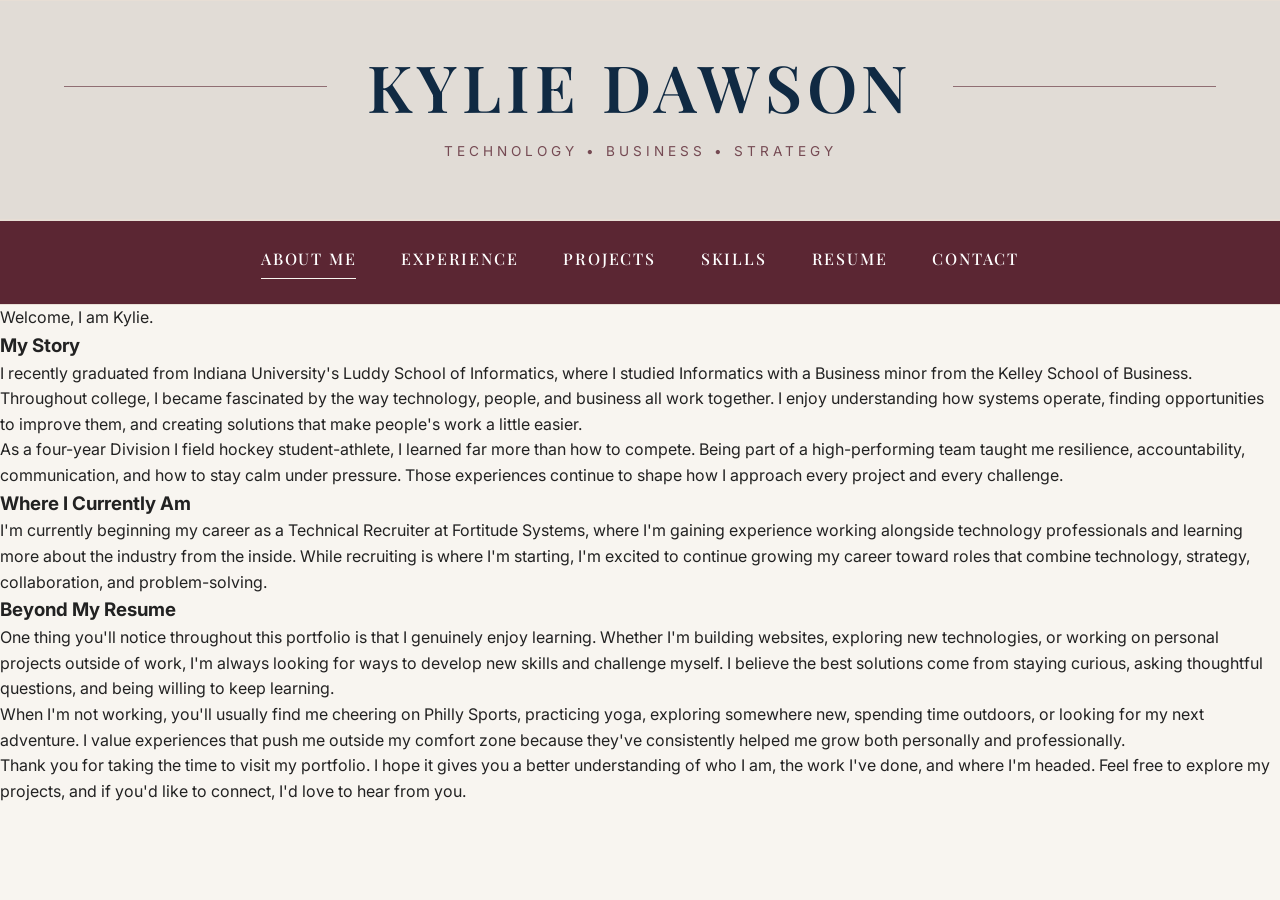
==== commit 41d9533d: "active section" ====
--- a/about.html
+++ b/about.html
@@ -26,7 +26,7 @@
 
 
         <nav>
-            <a href="about.html">ABOUT ME</a>
+            <a href="about.html" class="active">ABOUT ME</a>
             <a href="experience.html">EXPERIENCE</a>
             <a href="projects.html">PROJECTS</a>
             <a href="skills.html">SKILLS</a>
--- a/css/css.css
+++ b/css/css.css
@@ -8,11 +8,13 @@
     --charcoal: #222222;
     --gray: #666666;
     --taupe: #B7A99A;
+    --light-taupe:#E1DCD6;
     --light-border: #E7DED5;
-}
-
-
-/* RESET */
+    --navy: #102A43;
+}
+
+
+/* All Pages */
 
 * {
     margin: 0;
@@ -27,142 +29,107 @@
 
 
 body {
-
     background-color: var(--cream);
     color: var(--charcoal);
     font-family: 'Inter', sans-serif;
     line-height: 1.6;
-
-}
-
-
-/* ------------------------------
-HEADER
------------------------------- */
+}
+
+.page-title {
+    font-family: 'Playfair Display', serif;
+    font-weight: 700;
+    font-size: 2.4rem;
+    text-align: center;
+    color: var(--navy);
+    margin: 50px 0 30px;
+    text-transform: uppercase;
+}
+
+
+
+/* HEADER */
 
 .top-header {
-
     height: 220px;
     display: flex;
     justify-content: center;
     align-items: center;
-
-    background-color: var(--cream);
-
+    background-color: #E1DCD6;
+    border-top: 1px solid var(--light-border);
+    border-bottom: 1px solid var(--light-border);
 }
 
 
 .logo {
-
     width: 90%;
     max-width: 1200px;
-
     text-align: center;
-
-}
-
+}
 
 
 /* NAME + SIDE LINES */
 
 .logo-name {
-
-    display: flex;
-
-    align-items: center;
-
-    justify-content: center;
-
+    display: flex;
+    align-items: center;
+    justify-content: center;
     gap: 40px;
-    color: var(--burgundy);
-
-}
-
+    color: var(--navy);
+}
 
 
 .logo-name::before,
 .logo-name::after {
-
     content: "";
-
     flex: 1;
-
-    height: 1px;
-
+    height: 1.3px;
     background: var(--burgundy);
-
     opacity: .6;
-
-}
-
+}
 
 
 .logo-name a {
-
     font-family: 'Playfair Display', serif;
-
     font-size: 65px;
-
     line-height: .9;
-
     letter-spacing: 5px;
-
     font-weight: 600;
-
-    color: var(--burgundy);
-
+    color: var(--burgundy);
     text-decoration: none;
-
-}
-
+}
 
 
 /* TAGLINE */
 
 .eyebrow {
-
     margin-top: 25px;
-
     font-family: 'Inter', sans-serif;
-
     font-size: .85rem;
-
     letter-spacing: 4px;
-
     color: var(--burgundy);
     opacity: .8;
-
-}
-
-/* ------------------------------
-NAVIGATION
------------------------------- */
-
+}
+
+/* NAVIGATION */
 
 nav {
-
+    font-family: 'Playfair Display', serif;
     height: 85px;
-
-    display: flex;
-    justify-content: center;
-    align-items: center;
-
+    display: flex;
+    justify-content: center;
+    align-items: center;
     gap: 45px;
-
     background: var(--burgundy);
-
     border-top: 1px solid var(--light-border);
     border-bottom: 1px solid var(--light-border);
-
-
 }
 
 
 nav a {
     text-decoration: none;
     color: var(--white);
-    font-size: .85rem;
-    letter-spacing: 1.5px;
+    font-size: 1rem;
+    letter-spacing: 1.8px;
     font-weight: 500;
     position: relative;
     padding-bottom: 8px;
@@ -172,805 +139,181 @@
 /* underline effect */
 
 nav a::after {
-
     content: "";
-
     position: absolute;
-
     left: 0;
     bottom: 0;
-
     width: 0%;
     height: 1px;
-
     background-color: var(--cream);
-
     transition: width .3s ease;
-
 }
 
 
 nav a:hover::after {
-
     width: 100%;
-
-}
-
-
-/* ------------------------------
-MAIN STRUCTURE
------------------------------- */
-
-
-main {
-
-    max-width: 1200px;
-    margin: auto;
-
-}
-
-
-.page-title {
-
-
-    text-align: center;
-
-    font-size: 3rem;
-
-    color: var(--burgundy);
-
-    margin: 90px 0 60px;
-
-}
-
-
-
-/* ------------------------------
-ABOUT PAGE
------------------------------- */
-
-
-.about {
-
-    max-width: 900px;
-
-    margin: auto;
-
-    padding: 90px 30px;
-
-}
-
-
-/* opening statement */
-
-
-.about>p:first-child {
-
-
-
-    font-size: 4rem;
-
-    line-height: 1.2;
-
-    text-align: center;
-
-    color: var(--burgundy);
-
-    margin-bottom: 100px;
-
-}
-
-
-/* headings */
-
-
-.about h3 {
-
-
-
-    font-size: 2.3rem;
-
+}
+
+nav a.active::after {
+    width: 100%;
+}
+
+
+
+/*Experience*/
+
+.timeline {
+    position: relative;
+    max-width: 950px;
+    margin: 80px auto;
+}
+
+
+.timeline::before {
+    content: "";
+    position: absolute;
+    left: 38px;
+    top: 0;
+    height: 100%;
+    width: 1px;
+    background: var(--taupe);
+}
+
+
+.timeline-item {
+    position: relative;
+    margin-bottom: 60px;
+    padding-left: 110px;
+}
+
+
+.timeline-dot {
+    position: absolute;
+    left: 10px;
+    top: 5px;
+    height: 60px;
+    width: 60px;
+    border-radius: 50%;
+    background: white;
+    border: 2px solid var(--burgundy);
+    display: flex;
+    align-items: center;
+    justify-content: center;
+    overflow: hidden;
+}
+
+
+.timeline-dot img {
+    width: 100%;
+    height: 100%;
+    object-fit: cover;
+}
+
+
+.timeline-content {
+    background: white;
+    padding: 35px;
+    border-radius: 2px;
+    border: 1px solid var(--light-border);
+    box-shadow: 0 15px 35px rgba(0, 0, 0, .05);
+}
+
+
+.timeline-header h3 {
+    font-size: 1.6rem;
+    color: var(--navy);
+}
+
+
+.timeline-content h4 {
+    color: var(--burgundy);
+    font-size: .95rem;
+    letter-spacing: 1px;
+    text-transform: uppercase;
+    margin: 10px 0;
+}
+
+
+.timeline-content p {
+    color: var(--charcoal);
+    line-height: 1.7;
+}
+
+
+/*contact*/
+.contact-wrap {
+    max-width: 500px;
+    margin: 0 auto;
+    display: flex;
+    flex-direction: column;
+    gap: 20px;
+}
+
+.contact-row {
+    background: var(--white);
+    border: 1px solid var(--light-border);
+    border-radius: 8px;
+    padding: 20px 28px;
+    display: flex;
+    align-items: center;
+    justify-content: space-between;
+}
+
+.contact-label {
+    font-family: 'Playfair Display', serif;
     font-weight: 600;
-
-    color: var(--burgundy);
-
-    margin-top: 80px;
-
-    margin-bottom: 25px;
-
-}
-
-
-
-.about h3::after {
-
-    content: "";
-
+    color: var(--navy);
+    font-size: 1rem;
+}
+
+.contact-row a {
+    color: var(--burgundy);
+    text-decoration: none;
+    font-size: 0.95rem;
+}
+
+.contact-row a:hover {
+    text-decoration: underline;
+}
+.contact-value {
+    display: flex;
+    align-items: center;
+    gap: 14px;
+}
+
+.copy-btn {
+    background: none;
+    border: none;
+    padding: 4px;
+    cursor: pointer;
+    color: var(--gray);
+    display: flex;
+    align-items: center;
+    justify-content: center;
+    border-radius: 4px;
+    transition: background-color 0.15s ease, color 0.15s ease;
+}
+
+.copy-btn:hover {
+    background-color: var(--light-taupe);
+    color: var(--burgundy);
+}
+
+.copy-btn .icon-copy,
+.copy-btn .icon-check {
+    width: 18px;
+    height: 18px;
+}
+
+.copy-btn .icon-check {
+    display: none;
+    color: var(--navy);
+}
+
+.copy-btn.copied .icon-copy {
+    display: none;
+}
+
+.copy-btn.copied .icon-check {
     display: block;
-
-    width: 60px;
-
-    height: 3px;
-
-    background: var(--taupe);
-
-    margin-top: 15px;
-
-}
-
-
-
-/* paragraphs */
-
-
-.about p {
-
-    font-size: 1.08rem;
-
-    color: #444;
-
-    line-height: 1.9;
-
-    margin-bottom: 35px;
-
-}
-
-
-/* ending */
-
-
-.about p:last-child {
-
-    margin-top: 80px;
-
-    padding-top: 40px;
-
-    border-top: 1px solid var(--taupe);
-
-    font-style: italic;
-
-}
-
-
-
-/* ------------------------------
-EXPERIENCE TIMELINE
------------------------------- */
-
-
-.timeline {
-
-    position: relative;
-
-    max-width: 950px;
-
-    margin: 80px auto;
-
-}
-
-
-.timeline::before {
-
-    content: "";
-
-    position: absolute;
-
-    left: 38px;
-
-    top: 0;
-
-    height: 100%;
-
-    width: 1px;
-
-    background: var(--taupe);
-
-}
-
-
-
-.timeline-item {
-
-    position: relative;
-
-    margin-bottom: 60px;
-
-    padding-left: 110px;
-
-}
-
-
-
-.timeline-dot {
-
-    position: absolute;
-
-    left: 10px;
-
-    top: 5px;
-
-    height: 60px;
-
-    width: 60px;
-
-    border-radius: 50%;
-
-    background: white;
-
-    border: 2px solid var(--burgundy);
-
-    display: flex;
-
-    align-items: center;
-
-    justify-content: center;
-
-    overflow: hidden;
-
-}
-
-
-
-.timeline-dot img {
-
-    width: 100%;
-
-    height: 100%;
-
-    object-fit: cover;
-
-}
-
-
-
-.timeline-content {
-
-    background: white;
-
-    padding: 35px;
-
-    border-radius: 2px;
-
-    border: 1px solid var(--light-border);
-
-    box-shadow: 0 15px 35px rgba(0, 0, 0, .05);
-
-    transition: .3s ease;
-
-}
-
-
-
-.timeline-content:hover {
-
-    transform: translateY(-5px);
-
-}
-
-
-
-.timeline-header h3 {
-
-    font-size: 1.6rem;
-
-    color: var(--charcoal);
-
-}
-
-
-
-.timeline-content h4 {
-
-    color: var(--burgundy);
-
-    font-size: .95rem;
-
-    letter-spacing: 1px;
-
-    text-transform: uppercase;
-
-    margin: 10px 0;
-
-}
-
-
-
-.timeline-content p {
-
-    color: #555;
-
-    line-height: 1.7;
-
-}
-
-
-
-/* ------------------------------
-BUTTONS (for future)
------------------------------- */
-
-
-button,
-.btn {
-
-    padding: 15px 35px;
-
-    border: none;
-
-    background: var(--burgundy);
-
-    color: white;
-
-    text-decoration: none;
-
-    letter-spacing: 1px;
-
-    transition: .3s ease;
-
-}
-
-
-button:hover,
-.btn:hover {
-
-    background: #401a24;
-
-}
-
-
-
-/* ------------------------------
-PROJECT CARDS (future)
------------------------------- */
-
-
-.project-card {
-
-    background: white;
-
-    border: 1px solid var(--light-border);
-
-    padding: 35px;
-
-    transition: .3s ease;
-
-}
-
-
-.project-card:hover {
-
-    transform: translateY(-8px);
-
-    box-shadow: 0 20px 40px rgba(0, 0, 0, .08);
-
-}
-
-
-
-/* ------------------------------
-RESPONSIVE
------------------------------- */
-
-
-@media(max-width:800px) {
-
-
-    .logo {
-
-        font-size: 40px;
-
-    }
-
-
-    .logo::before,
-    .logo::after {
-
-        display: none;
-
-    }
-
-
-    nav {
-
-        gap: 20px;
-
-        flex-wrap: wrap;
-
-    }
-
-
-    .about>p:first-child {
-
-        font-size: 2.7rem;
-
-    }
-
-
-    .timeline-item {
-
-        padding-left: 70px;
-
-    }
-
-
-}
-
-/* ==============================
-   HOME PAGE HERO SECTION
-============================== */
-
-
-.hero {
-
-    min-height: calc(100vh - 245px);
-
-    display: flex;
-
-    align-items: center;
-
-    max-width: 1200px;
-
-    margin: auto;
-
-    padding: 80px 8%;
-
-}
-
-
-/* left text area */
-
-.hero-text {
-
-    max-width: 850px;
-
-}
-
-
-/* small label above title */
-
-
-
-
-
-/* main statement */
-
-.hero h1 {
-
-    font-family: 'Playfair Display', serif;
-
-    font-size: clamp(3rem, 6vw, 5rem);
-
-    line-height: 1.1;
-
-    font-weight: 600;
-
-    color: var(--burgundy);
-
-    margin-bottom: 35px;
-
-    max-width: 900px;
-
-}
-
-
-
-/* description */
-
-.hero p:not(.eyebrow) {
-
-    font-size: 1.15rem;
-
-    color: #555;
-
-    max-width: 650px;
-
-    line-height: 1.9;
-
-    margin-bottom: 45px;
-
-}
-
-
-
-/* buttons */
-
-.hero-buttons {
-
-    display: flex;
-
-    gap: 25px;
-
-    align-items: center;
-
-}
-
-
-
-.hero-buttons a {
-
-    text-decoration: none;
-
-    font-size: .85rem;
-
-    letter-spacing: 1.5px;
-
-    font-weight: 600;
-
-    padding: 16px 35px;
-
-    transition: .3s ease;
-
-}
-
-
-
-/* primary button */
-
-.hero-buttons a:first-child {
-
-    background: var(--burgundy);
-
-    color: white;
-
-    border: 1px solid var(--burgundy);
-
-}
-
-
-
-.hero-buttons a:first-child:hover {
-
-    background: #401b25;
-
-}
-
-
-
-/* secondary button */
-
-.hero-buttons a:last-child {
-
-    color: var(--burgundy);
-
-    border: 1px solid var(--burgundy);
-
-}
-
-
-
-.hero-buttons a:last-child:hover {
-
-    background: var(--burgundy);
-
-    color: white;
-
-}
-
-
-
-
-/* ==============================
-   PERSONAL DETAILS SECTION
-============================== */
-
-
-.identity {
-
-    max-width: 1200px;
-
-    margin: auto;
-
-    padding: 100px 8%;
-
-}
-
-
-
-.identity h2 {
-
-    font-family: 'Playfair Display', serif;
-
-    font-size: 3rem;
-
-    color: var(--burgundy);
-
-    margin-bottom: 60px;
-
-}
-
-
-
-.identity-grid {
-
-    display: grid;
-
-    grid-template-columns: repeat(3, 1fr);
-
-    gap: 35px;
-
-}
-
-
-
-.identity-grid div {
-
-    background: white;
-
-    padding: 35px;
-
-    border: 1px solid var(--light-border);
-
-    transition: .3s ease;
-
-}
-
-
-
-.identity-grid div:hover {
-
-    transform: translateY(-8px);
-
-    box-shadow: 0 20px 40px rgba(0, 0, 0, .08);
-
-}
-
-
-
-.identity-grid h3 {
-
-    font-family: 'Playfair Display', serif;
-
-    color: var(--burgundy);
-
-    font-size: 1.5rem;
-
-    margin-bottom: 15px;
-
-}
-
-
-
-.identity-grid p {
-
-    color: #555;
-
-    line-height: 1.7;
-
-}
-
-
-
-
-
-/* ==============================
-   FEATURED PROJECTS
-============================== */
-
-
-.featured-projects {
-
-    padding: 100px 8%;
-
-    max-width: 1200px;
-
-    margin: auto;
-
-}
-
-
-.featured-projects h2 {
-
-    font-family: 'Playfair Display', serif;
-
-    color: var(--burgundy);
-
-    font-size: 3rem;
-
-    margin-bottom: 50px;
-
-}
-
-
-
-.project-grid {
-
-    display: grid;
-
-    grid-template-columns: repeat(2, 1fr);
-
-    gap: 35px;
-
-}
-
-
-
-.project-card {
-
-    background: white;
-
-    padding: 40px;
-
-    border: 1px solid var(--light-border);
-
-    transition: .3s ease;
-
-}
-
-
-
-.project-card:hover {
-
-    transform: translateY(-6px);
-
-    box-shadow: 0 20px 40px rgba(0, 0, 0, .08);
-
-}
-
-
-
-.project-card h3 {
-
-    font-family: 'Playfair Display', serif;
-
-    font-size: 1.8rem;
-
-    color: var(--burgundy);
-
-}
-
-
-
-.project-card p {
-
-    color: #555;
-
-    margin-top: 15px;
-
-    line-height: 1.7;
-
-}
-
-
-
-/* ==============================
-   MOBILE
-============================== */
-
-
-@media(max-width:800px) {
-
-
-    .hero {
-
-        min-height: auto;
-
-        padding: 70px 8%;
-
-    }
-
-
-    .hero h1 {
-
-        font-size: 3rem;
-
-    }
-
-
-    .hero-buttons {
-
-        flex-direction: column;
-
-        align-items: flex-start;
-
-    }
-
-
-    .identity-grid,
-    .project-grid {
-
-        grid-template-columns: 1fr;
-
-    }
-
-
 }
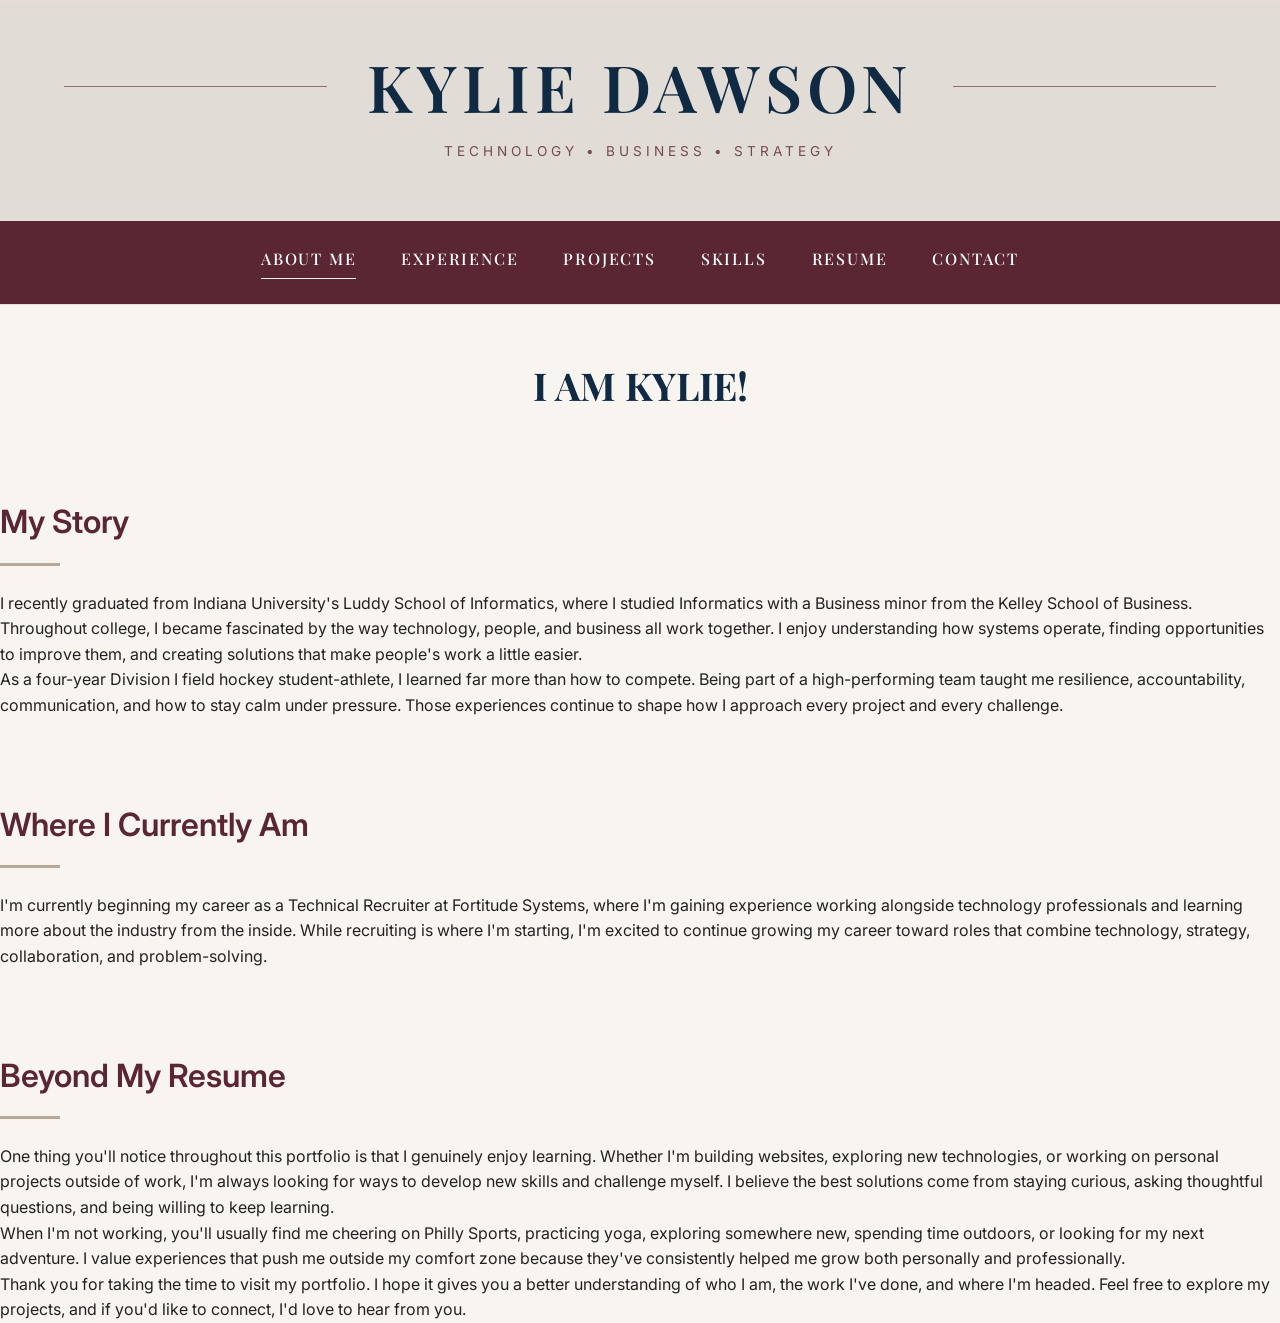
==== commit 567ff008: "about headings" ====
--- a/about.html
+++ b/about.html
@@ -35,11 +35,10 @@
         </nav>
     </header>
 
+    <h1 class="page-title">I am Kylie!</h1>
+
+
     <section class="about">
-
-        <p>
-            Welcome, I am Kylie.
-        </p>
 
         <h3>My Story</h3>
         <p>
--- a/css/css.css
+++ b/css/css.css
@@ -220,7 +220,7 @@
 
 
 .timeline-header h3 {
-    font-size: 1.6rem;
+    font-size: 1.2rem;
     color: var(--navy);
 }
 
@@ -316,4 +316,25 @@
 
 .copy-btn.copied .icon-check {
     display: block;
+}
+
+
+/*about*/
+
+.about h3 {
+    font-size: 2rem;
+    font-weight: 600;
+    color: var(--burgundy);
+    margin-top: 80px;
+    margin-bottom: 25px;
+}
+
+
+.about h3::after {
+    content: "";
+    display: block;
+    width: 60px;
+    height: 3px;
+    background: var(--taupe);
+    margin-top: 15px;
 }
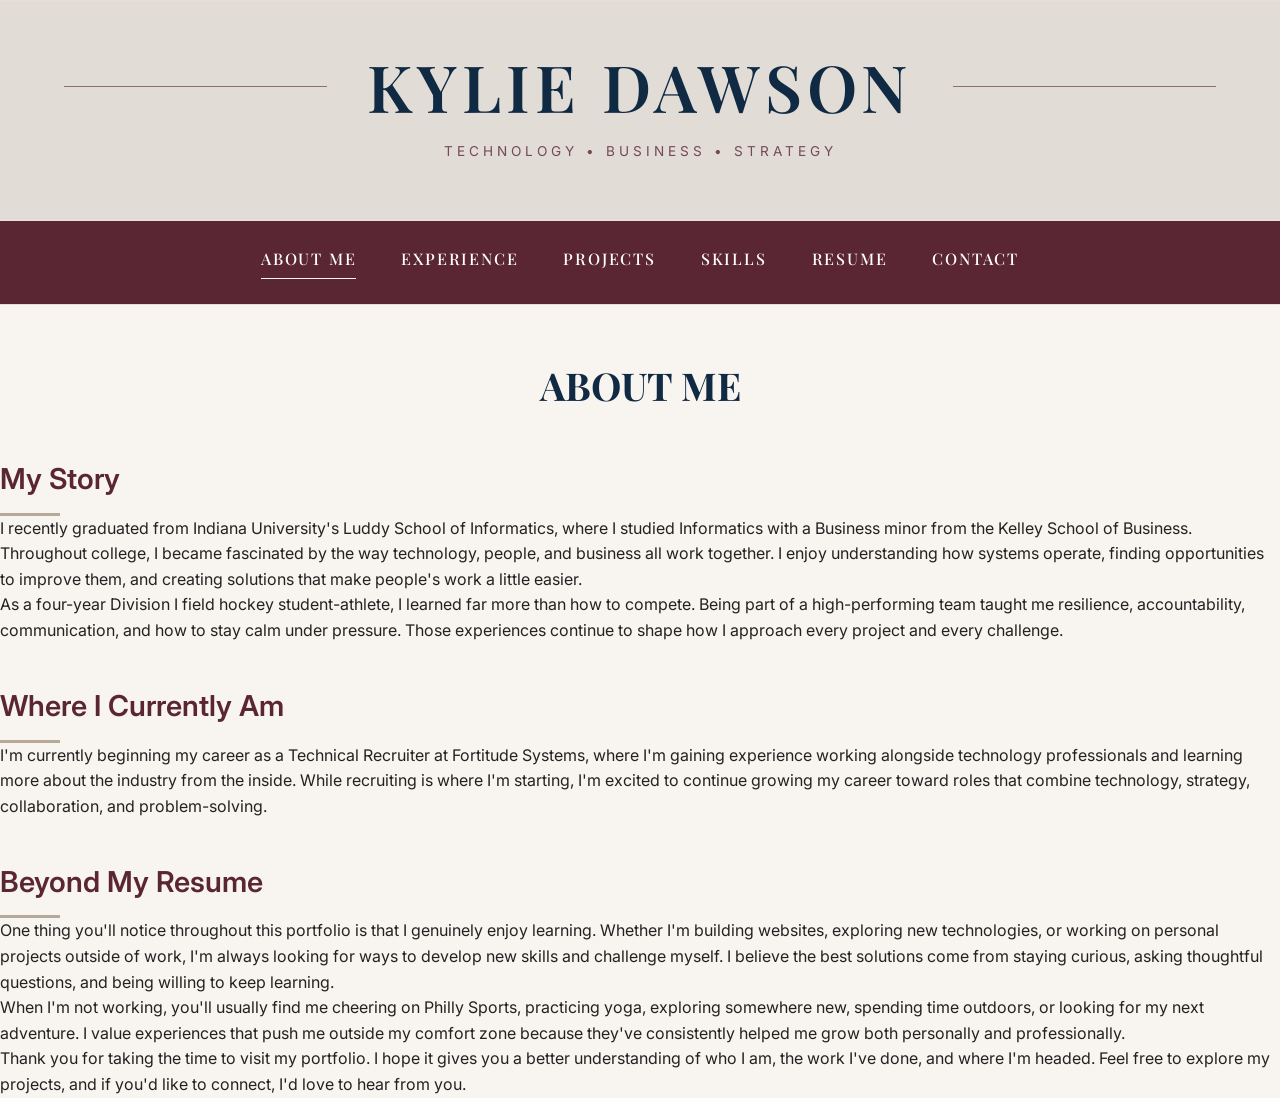
==== commit 6bb928cb: "changing about me title to about me.. funny original." ====
--- a/about.html
+++ b/about.html
@@ -35,7 +35,7 @@
         </nav>
     </header>
 
-    <h1 class="page-title">I am Kylie!</h1>
+    <h1 class="page-title">About Me</h1>
 
 
     <section class="about">
--- a/css/css.css
+++ b/css/css.css
@@ -322,11 +322,10 @@
 /*about*/
 
 .about h3 {
-    font-size: 2rem;
+    font-size: 1.8rem;
     font-weight: 600;
     color: var(--burgundy);
-    margin-top: 80px;
-    margin-bottom: 25px;
+    margin-top: 40px;
 }
 
 
@@ -336,5 +335,5 @@
     width: 60px;
     height: 3px;
     background: var(--taupe);
-    margin-top: 15px;
+    margin-top: 10px;
 }
